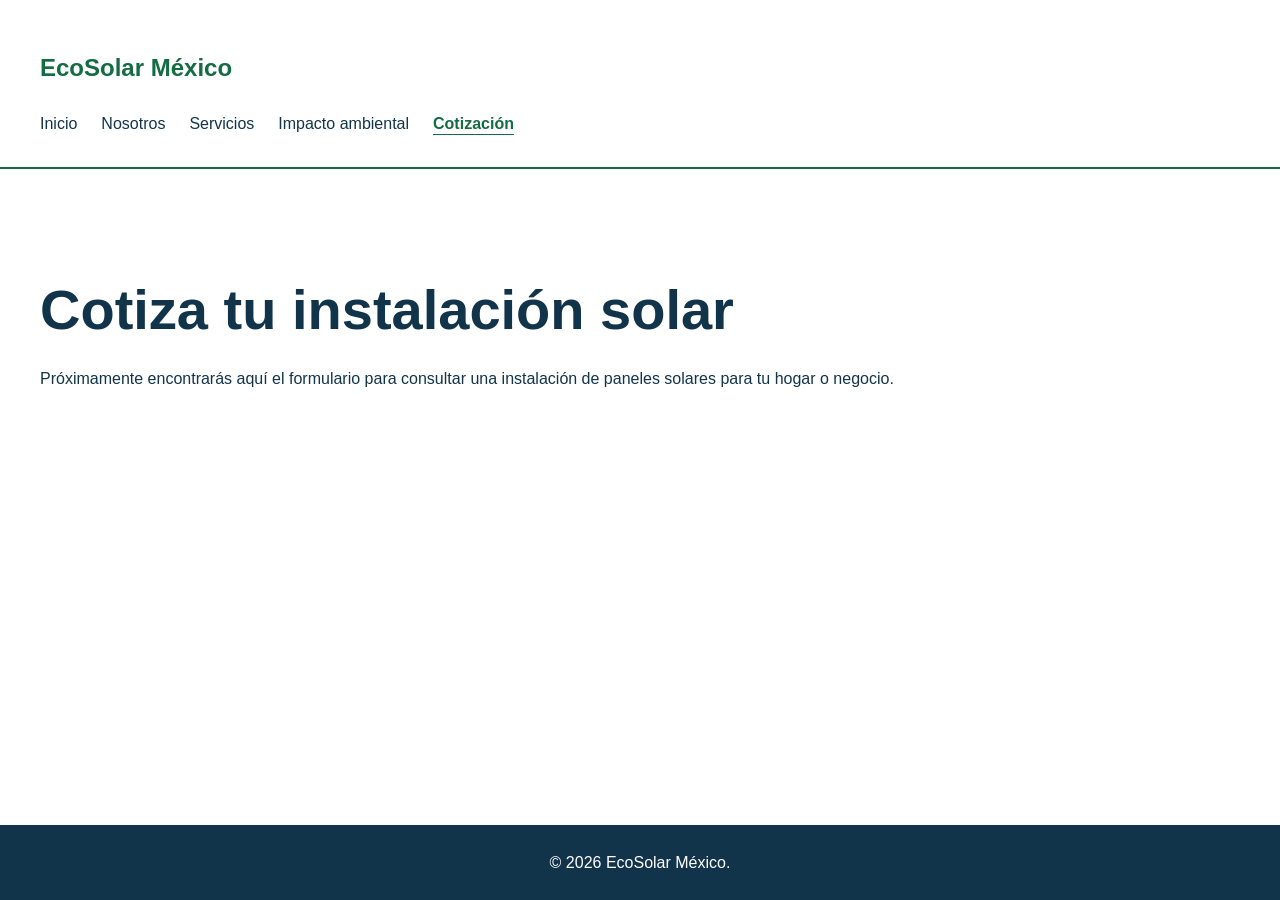
==== html/cotizacion.html @ 11cd3b29 "se Agregando cambios en los archivos CSS y HTML para mejorar la estructura y el estilo del sitio web" ====
<!DOCTYPE html>
<html lang="es">
<head>
    <meta charset="UTF-8">
    <meta name="viewport" content="width=device-width, initial-scale=1.0">
    <meta name="author" content="Pavel Joel Angeles Mendoza">
    <meta name="description" content="Página de cotización para una instalación de paneles solares.">
    <title>Cotización | EcoSolar México</title>
    <link rel="stylesheet" href="../css/estilos.css">
    
</head>
<body>
    <header>
        <p>EcoSolar México</p>

        <nav aria-label="Navegación principal">
            <ul>
                <li><a href="index.html">Inicio</a></li>
                <li><a href="nosotros.html">Nosotros</a></li>
                <li><a href="servicios.html">Servicios</a></li>
                <li><a href="impacto.html">Impacto ambiental</a></li>
                <li><a href="cotizacion.html" aria-current="page">Cotización</a></li>
            </ul>
        </nav>
    </header>

    <main>
        <section aria-labelledby="titulo-cotizacion">
            <h1 id="titulo-cotizacion">Cotiza tu instalación solar</h1>
            <p>
                Próximamente encontrarás aquí el formulario para consultar
                una instalación de paneles solares para tu hogar o negocio.
            </p>
        </section>
    </main>

    <footer>
        <p>&copy; 2026 EcoSolar México.</p>
    </footer>
    <script src="js/script.js" defer></script>
</body>
</html>
---- css/estilos.css ----
:root {
    --verde: #146c43;
    --azul: #12344a;
    --amarillo: #ffd166;
    --blanco: #ffffff;
}

* {
    box-sizing: border-box;
}
body {
    margin: 0;
    min-height: 100vh;
    display: flex;
    flex-direction: column;
    font-family: "Poppins", sans-serif;
    background-color: var(--blanco);
    color: var(--azul);
    line-height: 1.7;
}
header {
    padding: 20px;
    border-bottom: 2px solid var(--verde);
}
header > p {
    margin-bottom: 15px;
    color: var(--verde);
    font-size: 24px;
    font-weight: 700;
}

nav ul {
    display: flex;
    flex-wrap: wrap;
    gap: 12px 24px;
    margin: 0;
    padding: 0;
    list-style: none;
}

nav a {
    display: inline-block;
    padding: 6px 0;
    color: var(--azul);
    font-weight: 500;
    text-decoration: none;
}

nav a:hover {
    color: var(--verde);
    text-decoration: underline;
    text-underline-offset: 5px;
}

nav a[aria-current="page"] {
    color: var(--verde);
    font-weight: 700;
    text-decoration: underline;
    text-underline-offset: 5px;
}

main {
    flex: 1;
    padding: 40px 20px;
}

h1,
h2,
h3 {
    line-height: 1.25;
    font-weight: 700;
}

h1 {
    margin-bottom: 20px;
    font-size: clamp(2rem, 5vw, 3.5rem);
}

p {
    margin-bottom: 20px;
}

main a {
    color: var(--verde);
    font-weight: 600;
    text-underline-offset: 4px;
}

main a:hover {
    color: var(--azul);
}

img {
    display: block;
    max-width: 100%;
    height: auto;
}

.btn-ecosolar {
    padding: 12px 24px;
    border: 2px solid var(--verde);
    border-radius: 8px;
    background-color: var(--verde);
    color: var(--blanco);
    font-weight: 600;
    text-decoration: none;
}

.btn-ecosolar:hover {
    border-color: var(--azul);
    background-color: var(--azul);
    color: var(--blanco);
}

.btn-amarillo {
    padding: 12px 24px;
    border: 2px solid var(--amarillo);
    border-radius: 8px;
    background-color: var(--amarillo);
    color: var(--azul);
    font-weight: 600;
    text-decoration: none;
}

.btn-amarillo:hover {
    border-color: var(--azul);
    background-color: var(--azul);
    color: var(--blanco);
}

a:focus-visible,
button:focus-visible,
input:focus-visible,
select:focus-visible,
textarea:focus-visible {
    outline: 3px solid var(--azul);
    outline-offset: 4px;
}

footer {
    padding: 24px 20px;
    background-color: var(--azul);
    color: var(--blanco);
    text-align: center;
}

footer p {
    margin: 0;
}

@media (min-width: 768px) {
    header {
        padding: 24px 40px;
    }

    main {
        padding: 60px 40px;
    }
}
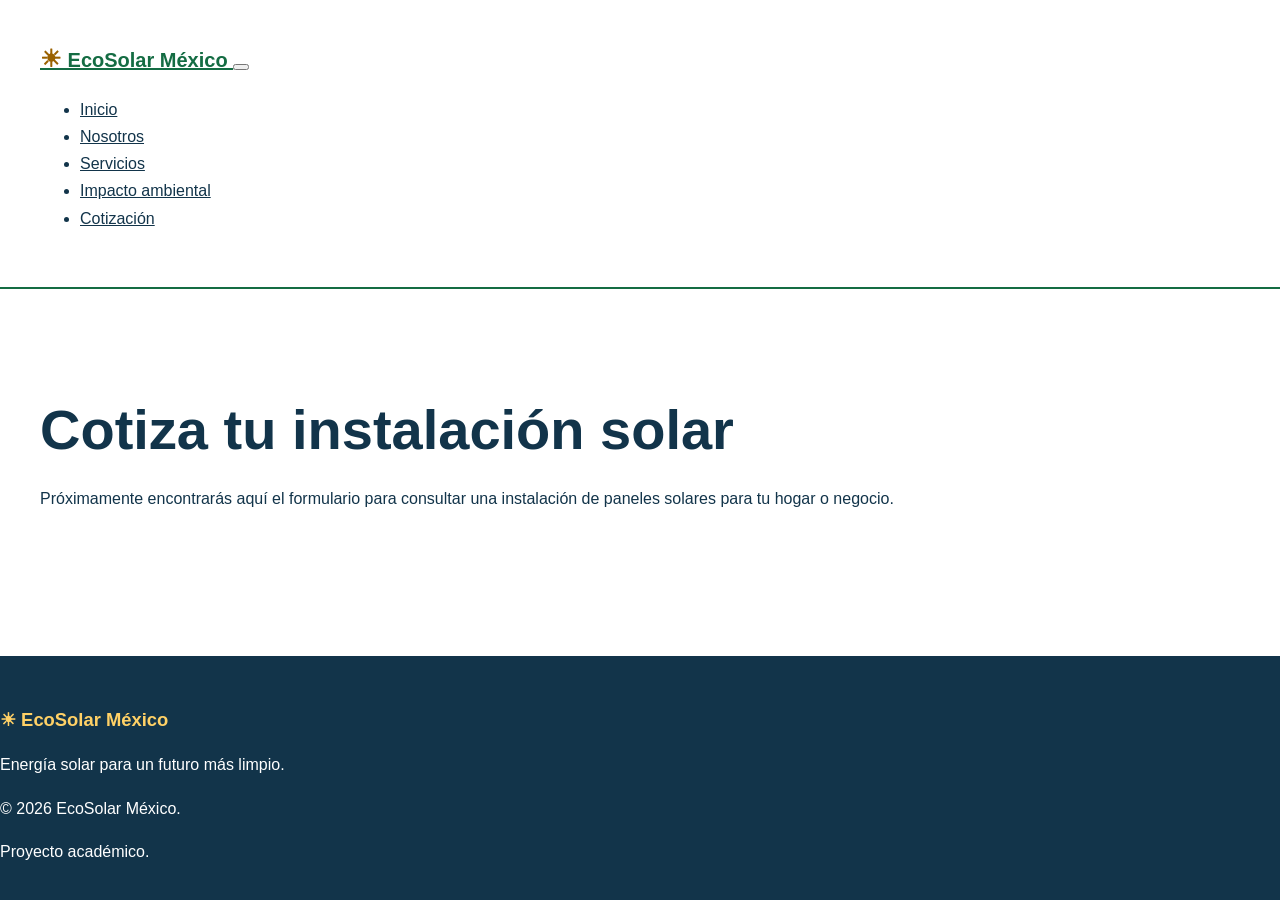
==== commit 2fbc6ec5: "Crear menú responsivo y pie de página" ====
--- a/html/cotizacion.html
+++ b/html/cotizacion.html
@@ -10,19 +10,65 @@
     
 </head>
 <body>
-    <header>
-        <p>EcoSolar México</p>
+    <header class="encabezado">
+    <nav class="navbar navbar-expand-lg" aria-label="Navegación principal">
+        <div class="container">
 
-        <nav aria-label="Navegación principal">
-            <ul>
-                <li><a href="index.html">Inicio</a></li>
-                <li><a href="nosotros.html">Nosotros</a></li>
-                <li><a href="servicios.html">Servicios</a></li>
-                <li><a href="impacto.html">Impacto ambiental</a></li>
-                <li><a href="cotizacion.html" aria-current="page">Cotización</a></li>
-            </ul>
-        </nav>
-    </header>
+            <a class="navbar-brand marca" href="index.html">
+                <span class="marca-sol" aria-hidden="true">☀</span>
+                EcoSolar México
+            </a>
+
+            <button
+                class="navbar-toggler"
+                type="button"
+                data-bs-toggle="collapse"
+                data-bs-target="#menuPrincipal"
+                aria-controls="menuPrincipal"
+                aria-expanded="false"
+                aria-label="Abrir o cerrar el menú">
+
+                <span class="navbar-toggler-icon"></span>
+            </button>
+
+            
+            <div class="collapse navbar-collapse" id="menuPrincipal">
+                <ul class="navbar-nav ms-auto align-items-lg-center">
+                    <li class="nav-item">
+                        <a class="nav-link" href="index.html">
+                            Inicio
+                        </a>
+                    </li>
+
+                    <li class="nav-item">
+                        <a class="nav-link" href="nosotros.html">
+                            Nosotros
+                        </a>
+                    </li>
+
+                    <li class="nav-item">
+                        <a class="nav-link" href="servicios.html">
+                            Servicios
+                        </a>
+                    </li>
+
+                    <li class="nav-item">
+                        <a class="nav-link" href="impacto.html">
+                            Impacto ambiental
+                        </a>
+                    </li>
+
+                    <li class="nav-item">
+                        <a class="nav-link" href="cotizacion.html">
+                            Cotización
+                        </a>
+                    </li>
+                </ul>
+            </div>
+
+        </div>
+    </nav>
+</header>
 
     <main>
         <section aria-labelledby="titulo-cotizacion">
@@ -34,9 +80,23 @@
         </section>
     </main>
 
-    <footer>
-        <p>&copy; 2026 EcoSolar México.</p>
-    </footer>
+    <footer class="pie-pagina">
+    <div class="container">
+        <div class="row align-items-center">
+
+            <div class="col-12 col-md-6 text-center text-md-start">
+                <p class="nombre-pie">☀ EcoSolar México</p>
+                <p>Energía solar para un futuro más limpio.</p>
+            </div>
+
+            <div class="col-12 col-md-6 text-center text-md-end">
+                <p>&copy; 2026 EcoSolar México.</p>
+                <p>Proyecto académico.</p>
+            </div>
+
+        </div>
+    </div>
+</footer>
     <script src="js/script.js" defer></script>
 </body>
 </html>
--- a/css/estilos.css
+++ b/css/estilos.css
@@ -8,6 +8,7 @@
 * {
     box-sizing: border-box;
 }
+
 body {
     margin: 0;
     min-height: 100vh;
@@ -18,45 +19,76 @@
     color: var(--azul);
     line-height: 1.7;
 }
-header {
-    padding: 20px;
+
+.encabezado {
+    background-color: var(--blanco);
     border-bottom: 2px solid var(--verde);
 }
-header > p {
-    margin-bottom: 15px;
+
+.encabezado .navbar {
+    padding: 15px 0;
+}
+
+.encabezado .marca {
     color: var(--verde);
-    font-size: 24px;
+    font-size: 1.25rem;
     font-weight: 700;
 }
 
-nav ul {
-    display: flex;
-    flex-wrap: wrap;
-    gap: 12px 24px;
-    margin: 0;
-    padding: 0;
-    list-style: none;
+.encabezado .marca:hover {
+    color: var(--azul);
 }
 
-nav a {
-    display: inline-block;
-    padding: 6px 0;
+.marca-sol {
+    color: #9a6100;
+    font-size: 1.5rem;
+}
+
+.encabezado .navbar-nav {
+    gap: 8px;
+}
+
+.encabezado .nav-link {
     color: var(--azul);
     font-weight: 500;
-    text-decoration: none;
 }
 
-nav a:hover {
+.encabezado .nav-link:hover,
+.encabezado .nav-link[aria-current="page"] {
     color: var(--verde);
     text-decoration: underline;
-    text-underline-offset: 5px;
+    text-underline-offset: 6px;
 }
 
-nav a[aria-current="page"] {
-    color: var(--verde);
+.encabezado .nav-link[aria-current="page"] {
     font-weight: 700;
-    text-decoration: underline;
-    text-underline-offset: 5px;
+}
+
+.navbar-toggler:focus-visible {
+    outline: 3px solid var(--azul);
+    outline-offset: 3px;
+}
+
+.pie-pagina {
+    padding: 30px 0;
+    background-color: var(--azul);
+    color: var(--blanco);
+}
+
+.pie-pagina p {
+    margin-bottom: 5px;
+}
+
+.pie-pagina .nombre-pie {
+    color: var(--amarillo);
+    font-size: 1.15rem;
+    font-weight: 700;
+}
+
+@media (max-width: 767px) {
+    .pie-pagina .row {
+        gap: 20px;
+    }
 }
 
 main {
@@ -137,17 +169,6 @@
     outline-offset: 4px;
 }
 
-footer {
-    padding: 24px 20px;
-    background-color: var(--azul);
-    color: var(--blanco);
-    text-align: center;
-}
-
-footer p {
-    margin: 0;
-}
-
 @media (min-width: 768px) {
     header {
         padding: 24px 40px;
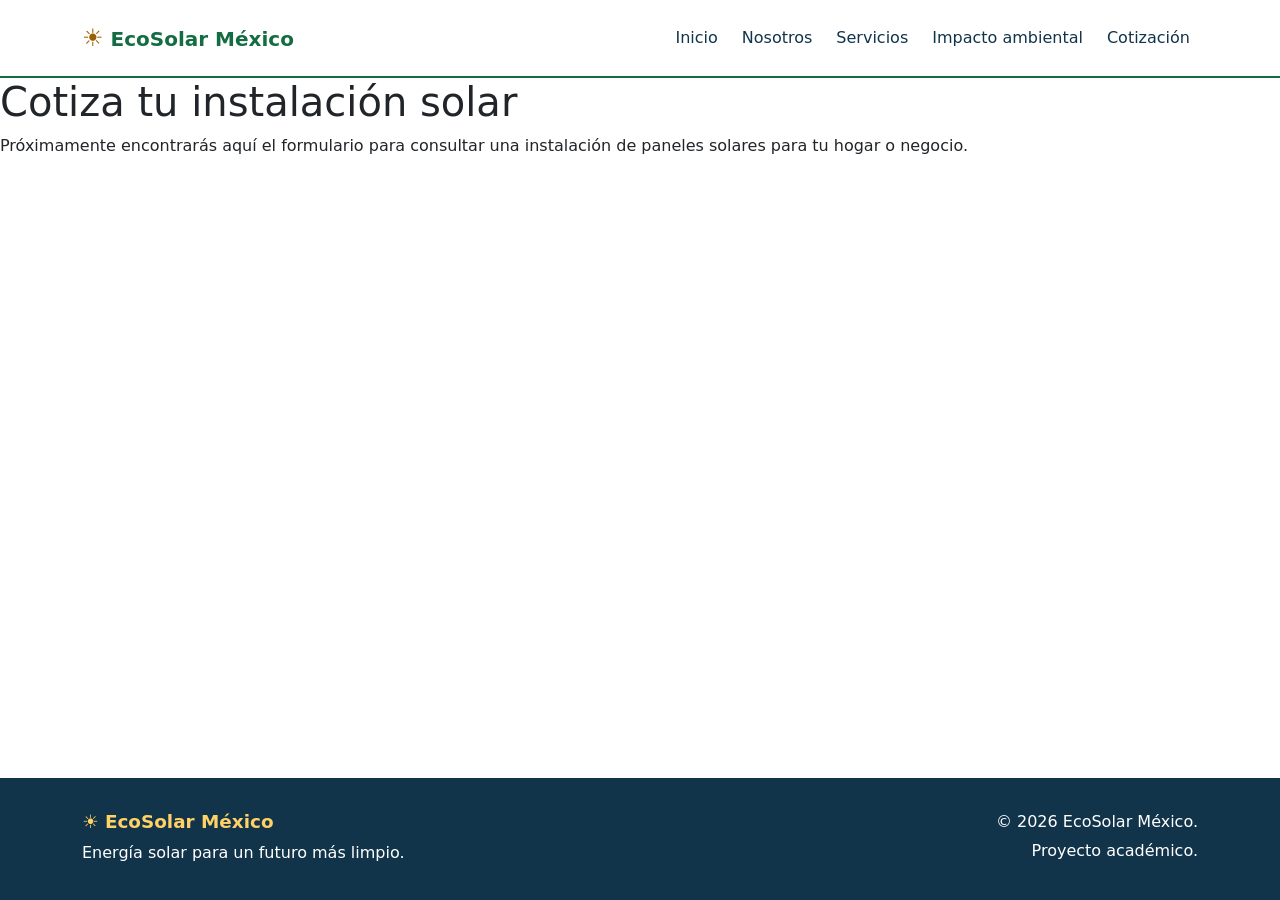
==== commit adb7910c: "Desarrollar página de inicio de EcoSolar México" ====
--- a/html/cotizacion.html
+++ b/html/cotizacion.html
@@ -4,10 +4,13 @@
     <meta charset="UTF-8">
     <meta name="viewport" content="width=device-width, initial-scale=1.0">
     <meta name="author" content="Pavel Joel Angeles Mendoza">
-    <meta name="description" content="Página de cotización para una instalación de paneles solares.">
-    <title>Cotización | EcoSolar México</title>
+    <meta name="description" content="EcoSolar México: paneles solares y cuidado del medio ambiente.">
+    <title>Inicio | EcoSolar México</title>
     <link rel="stylesheet" href="../css/estilos.css">
-    
+    <link rel="preconnect" href="https://fonts.googleapis.com">
+    <link rel="preconnect" href="https://fonts.gstatic.com" crossorigin>
+    <link href="https://fonts.googleapis.com/css2?family=Poppins:wght@400;500;600;700&display=swap" rel="stylesheet">
+    <link href="https://cdn.jsdelivr.net/npm/bootstrap@5.3.3/dist/css/bootstrap.min.css" rel="stylesheet">
 </head>
 <body>
     <header class="encabezado">
--- a/css/estilos.css
+++ b/css/estilos.css
@@ -93,7 +93,11 @@
 
 main {
     flex: 1;
-    padding: 40px 20px;
+}
+
+main.container {
+    padding-top: 40px;
+    padding-bottom: 40px;
 }
 
 h1,
@@ -169,12 +173,120 @@
     outline-offset: 4px;
 }
 
-@media (min-width: 768px) {
-    header {
-        padding: 24px 40px;
-    }
-
-    main {
-        padding: 60px 40px;
+main.container {
+    padding-top: 60px;
+    padding-bottom: 60px;
+} 
+
+.portada {
+    padding: 70px 0;
+    background-color: #f2f8f4;
+}
+
+.etiqueta-portada,
+.etiqueta-seccion {
+    margin-bottom: 12px;
+    color: var(--verde);
+    font-size: 0.9rem;
+    font-weight: 700;
+    letter-spacing: 1px;
+    text-transform: uppercase;
+}
+
+.portada h1 {
+    max-width: 650px;
+}
+
+.texto-portada {
+    max-width: 600px;
+    font-size: 1.05rem;
+}
+
+.imagen-portada {
+    width: 100%;
+    height: 400px;
+    border-radius: 16px;
+    object-fit: cover;
+}
+
+.boton-secundario {
+    padding: 12px 24px;
+    border: 2px solid var(--verde);
+    border-radius: 8px;
+    background-color: transparent;
+    color: var(--verde);
+    font-weight: 600;
+}
+
+.boton-secundario:hover {
+    border-color: var(--verde);
+    background-color: var(--verde);
+    color: var(--blanco);
+}
+
+.beneficios {
+    padding: 80px 0;
+}
+
+.encabezado-seccion {
+    max-width: 700px;
+    margin: 0 auto 40px;
+    text-align: center;
+}
+
+.encabezado-seccion h2,
+.invitacion h2 {
+    margin-bottom: 16px;
+    font-size: clamp(1.8rem, 4vw, 2.5rem);
+}
+
+.tarjeta-beneficio {
+    height: 100%;
+    padding: 30px;
+    border: 1px solid #dbe8df;
+    border-radius: 12px;
+    background-color: var(--blanco);
+    box-shadow: 0 5px 18px rgba(18, 52, 74, 0.07);
+}
+
+.icono-beneficio {
+    display: inline-block;
+    margin-bottom: 16px;
+    color: var(--verde);
+    font-size: 2rem;
+    line-height: 1;
+}
+
+.tarjeta-beneficio h3 {
+    margin-bottom: 12px;
+    font-size: 1.25rem;
+}
+
+.tarjeta-beneficio p {
+    margin-bottom: 0;
+}
+
+.invitacion {
+    padding: 60px 0;
+    background-color: var(--azul);
+    color: var(--blanco);
+}
+
+.invitacion p {
+    max-width: 700px;
+    margin-bottom: 0;
+}
+
+@media (max-width: 767px) {
+    .portada {
+        padding: 50px 0;
+    }
+
+    .imagen-portada {
+        height: 280px;
+    }
+
+    .beneficios {
+        padding: 60px 0;
     }
 }
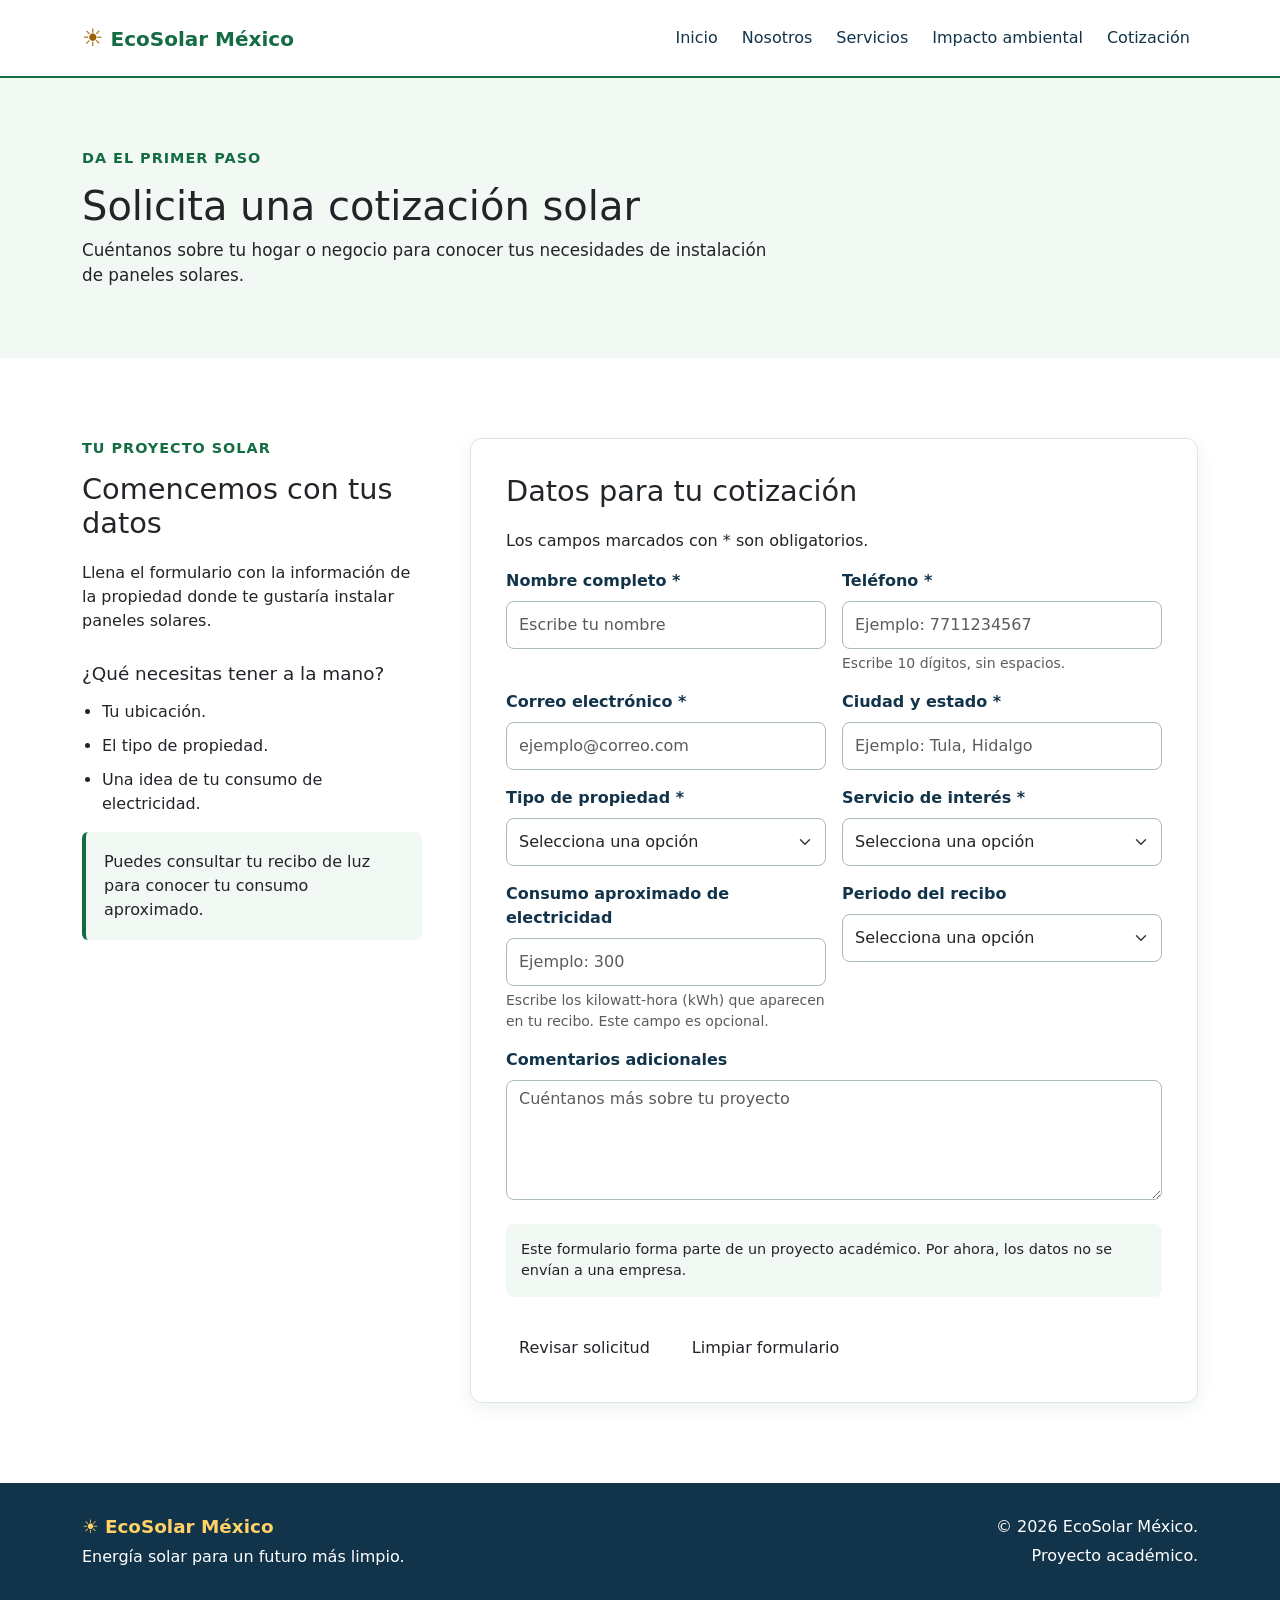
==== commit eaf2b66b: "Crear formulario de cotización solar" ====
--- a/html/cotizacion.html
+++ b/html/cotizacion.html
@@ -74,14 +74,259 @@
 </header>
 
     <main>
-        <section aria-labelledby="titulo-cotizacion">
-            <h1 id="titulo-cotizacion">Cotiza tu instalación solar</h1>
+  
+    <section class="pagina-encabezado">
+        <div class="container">
+            <p class="etiqueta-seccion">DA EL PRIMER PASO</p>
+
+            <h1>Solicita una cotización solar</h1>
+
             <p>
-                Próximamente encontrarás aquí el formulario para consultar
-                una instalación de paneles solares para tu hogar o negocio.
+                Cuéntanos sobre tu hogar o negocio para conocer tus
+                necesidades de instalación de paneles solares.
             </p>
-        </section>
-    </main>
+        </div>
+    </section>
+
+    <section class="cotizacion-seccion">
+        <div class="container">
+            <div class="row g-5">
+
+                <div class="col-12 col-lg-4">
+                    <div class="informacion-cotizacion">
+                        <p class="etiqueta-seccion">TU PROYECTO SOLAR</p>
+
+                        <h2>Comencemos con tus datos</h2>
+
+                        <p>
+                            Llena el formulario con la información de
+                            la propiedad donde te gustaría instalar
+                            paneles solares.
+                        </p>
+
+                        <h3>¿Qué necesitas tener a la mano?</h3>
+
+                        <ul>
+                            <li>Tu ubicación.</li>
+                            <li>El tipo de propiedad.</li>
+                            <li>Una idea de tu consumo de electricidad.</li>
+                        </ul>
+
+                        <p class="nota-cotizacion">
+                            Puedes consultar tu recibo de luz para
+                            conocer tu consumo aproximado.
+                        </p>
+                    </div>
+                </div>
+
+               
+                <div class="col-12 col-lg-8">
+                    <form id="formularioCotizacion" class="formulario-cotizacion">
+                        <h2>Datos para tu cotización</h2>
+
+                        <p>
+                            Los campos marcados con
+                            <span aria-hidden="true">*</span>
+                            <span class="visually-hidden">un asterisco</span>
+                            son obligatorios.
+                        </p>
+
+                        <div class="row g-3">
+
+                            
+                            <div class="col-12 col-md-6">
+                                <label for="nombre" class="form-label">
+                                    Nombre completo *
+                                </label>
+
+                                <input
+                                    type="text"
+                                    class="form-control"
+                                    id="nombre"
+                                    name="nombre"
+                                    placeholder="Escribe tu nombre"
+                                    autocomplete="name"
+                                    minlength="3"
+                                    maxlength="80"
+                                    required>
+                            </div>
+
+                            <div class="col-12 col-md-6">
+                                <label for="telefono" class="form-label">
+                                    Teléfono *
+                                </label>
+
+                                <input
+                                    type="tel"
+                                    class="form-control"
+                                    id="telefono"
+                                    name="telefono"
+                                    placeholder="Ejemplo: 7711234567"
+                                    autocomplete="tel"
+                                    inputmode="numeric"
+                                    pattern="[0-9]{10}"
+                                    title="Escribe un número de teléfono de 10 dígitos."
+                                    required>
+
+                                <div class="form-text">
+                                    Escribe 10 dígitos, sin espacios.
+                                </div>
+                            </div>
+
+                           
+                            <div class="col-12 col-md-6">
+                                <label for="correo" class="form-label">
+                                    Correo electrónico *
+                                </label>
+
+                                <input
+                                    type="email"
+                                    class="form-control"
+                                    id="correo"
+                                    name="correo"
+                                    placeholder="ejemplo@correo.com"
+                                    autocomplete="email"
+                                    maxlength="100"
+                                    required>
+                            </div>
+
+                            <div class="col-12 col-md-6">
+                                <label for="ubicacion" class="form-label">
+                                    Ciudad y estado *
+                                </label>
+
+                                <input
+                                    type="text"
+                                    class="form-control"
+                                    id="ubicacion"
+                                    name="ubicacion"
+                                    placeholder="Ejemplo: Tula, Hidalgo"
+                                    minlength="3"
+                                    maxlength="100"
+                                    required>
+                            </div>
+
+                            <div class="col-12 col-md-6">
+                                <label for="propiedad" class="form-label">
+                                    Tipo de propiedad *
+                                </label>
+
+                                <select
+                                    class="form-select"
+                                    id="propiedad"
+                                    name="propiedad"
+                                    required>
+
+                                    <option value="">Selecciona una opción</option>
+                                    <option value="hogar">Hogar</option>
+                                    <option value="negocio">Negocio</option>
+                                    <option value="otra">Otra propiedad</option>
+                                </select>
+                            </div>
+
+                            <div class="col-12 col-md-6">
+                                <label for="servicio" class="form-label">
+                                    Servicio de interés *
+                                </label>
+
+                                <select
+                                    class="form-select"
+                                    id="servicio"
+                                    name="servicio"
+                                    required>
+
+                                    <option value="">Selecciona una opción</option>
+                                    <option value="instalacion">Instalación de paneles</option>
+                                    <option value="mantenimiento">Mantenimiento</option>
+                                    <option value="informacion">Solicitar información</option>
+                                </select>
+                            </div>
+
+                            <div class="col-12 col-md-6">
+                                <label for="consumo" class="form-label">
+                                    Consumo aproximado de electricidad
+                                </label>
+
+                                <input
+                                    type="number"
+                                    class="form-control"
+                                    id="consumo"
+                                    name="consumo"
+                                    placeholder="Ejemplo: 300"
+                                    min="1"
+                                    step="1"
+                                    aria-describedby="ayudaConsumo">
+
+                                <div id="ayudaConsumo" class="form-text">
+                                    Escribe los kilowatt-hora (kWh) que aparecen
+                                    en tu recibo. Este campo es opcional.
+                                </div>
+                            </div>
+
+                            <div class="col-12 col-md-6">
+                                <label for="periodo" class="form-label">
+                                    Periodo del recibo
+                                </label>
+
+                                <select
+                                    class="form-select"
+                                    id="periodo"
+                                    name="periodo">
+
+                                    <option value="">Selecciona una opción</option>
+                                    <option value="mensual">Mensual</option>
+                                    <option value="bimestral">Bimestral</option>
+                                    <option value="no-se">No lo sé</option>
+                                </select>
+                            </div>
+
+                            <div class="col-12">
+                                <label for="comentarios" class="form-label">
+                                    Comentarios adicionales
+                                </label>
+
+                                <textarea
+                                    class="form-control"
+                                    id="comentarios"
+                                    name="comentarios"
+                                    rows="4"
+                                    maxlength="500"
+                                    placeholder="Cuéntanos más sobre tu proyecto"></textarea>
+                            </div>
+
+                            <div class="col-12">
+                                <p class="aviso-formulario">
+                                    Este formulario forma parte de un proyecto
+                                    académico. Por ahora, los datos no se envían
+                                    a una empresa.
+                                </p>
+                            </div>
+
+                            <div class="col-12">
+                                <div
+                                    id="mensajeFormulario"
+                                    role="status"
+                                    aria-live="polite"></div>
+                            </div>
+
+                            <div class="col-12 d-flex flex-wrap gap-3">
+                                <button type="submit" class="btn btn-ecosolar">
+                                    Revisar solicitud
+                                </button>
+
+                                <button type="reset" class="btn boton-secundario">
+                                    Limpiar formulario
+                                </button>
+                            </div>
+
+                        </div>
+                    </form>
+                </div>
+
+            </div>
+        </div>
+    </section>
+</main>
 
     <footer class="pie-pagina">
     <div class="container">
--- a/css/estilos.css
+++ b/css/estilos.css
@@ -289,4 +289,340 @@
     .beneficios {
         padding: 60px 0;
     }
+}
+/* Encabezado interior de las páginas */
+.pagina-encabezado {
+    padding: 70px 0;
+    background-color: #f2f8f4;
+}
+
+.pagina-encabezado h1 {
+    max-width: 850px;
+}
+
+.pagina-encabezado p:last-child {
+    max-width: 700px;
+    margin-bottom: 0;
+    font-size: 1.05rem;
+}
+
+/* Página nosotros */
+.nosotros-seccion {
+    padding: 80px 0;
+}
+
+.nosotros-seccion h2 {
+    margin-bottom: 20px;
+    font-size: clamp(1.8rem, 4vw, 2.5rem);
+}
+
+.imagen-nosotros {
+    width: 100%;
+    height: 400px;
+    border-radius: 16px;
+    object-fit: cover;
+}
+
+/* Misión y visión */
+.mision-vision {
+    padding: 80px 0;
+    background-color: #f2f8f4;
+}
+
+.tarjeta-proposito {
+    height: 100%;
+    padding: 30px;
+    border-radius: 12px;
+    background-color: var(--blanco);
+    box-shadow: 0 5px 18px rgba(18, 52, 74, 0.07);
+}
+
+.icono-proposito {
+    display: inline-block;
+    margin-bottom: 15px;
+    color: var(--verde);
+    font-size: 2rem;
+    line-height: 1;
+}
+
+.tarjeta-proposito h3,
+.tarjeta-valor h3 {
+    margin-bottom: 12px;
+    font-size: 1.3rem;
+}
+
+.tarjeta-proposito p,
+.tarjeta-valor p {
+    margin-bottom: 0;
+}
+
+/* Valores */
+.valores {
+    padding: 80px 0;
+}
+
+.tarjeta-valor {
+    height: 100%;
+    padding: 30px;
+    border: 1px solid #dbe8df;
+    border-top: 4px solid var(--verde);
+    border-radius: 12px;
+    background-color: var(--blanco);
+}
+
+/* Ajustes para celular */
+@media (max-width: 767px) {
+    .pagina-encabezado {
+        padding: 50px 0;
+    }
+
+    .nosotros-seccion,
+    .mision-vision,
+    .valores {
+        padding: 60px 0;
+    }
+
+    .imagen-nosotros {
+        height: 280px;
+    }
+}
+
+/* Página de servicios */
+.servicios-seccion {
+    padding: 80px 0;
+}
+
+.tarjeta-servicio {
+    display: flex;
+    flex-direction: column;
+    height: 100%;
+    padding: 30px;
+    border: 1px solid #dbe8df;
+    border-radius: 12px;
+    background-color: var(--blanco);
+    box-shadow: 0 5px 18px rgba(18, 52, 74, 0.07);
+}
+
+.icono-servicio {
+    display: inline-block;
+    margin-bottom: 18px;
+    color: var(--verde);
+    font-size: 2.2rem;
+    line-height: 1;
+}
+
+.tarjeta-servicio h3 {
+    margin-bottom: 15px;
+    font-size: 1.3rem;
+}
+
+.tarjeta-servicio ul {
+    padding-left: 20px;
+    margin-bottom: 24px;
+}
+
+.tarjeta-servicio li {
+    margin-bottom: 8px;
+}
+
+.enlace-servicio {
+    margin-top: auto;
+    color: var(--verde);
+    font-weight: 600;
+    text-decoration: underline;
+    text-underline-offset: 4px;
+}
+
+.enlace-servicio:hover {
+    color: var(--azul);
+}
+
+.proceso-servicio {
+    padding: 80px 0;
+    background-color: #f2f8f4;
+}
+
+.paso-servicio {
+    height: 100%;
+    padding: 25px;
+}
+
+.numero-paso {
+    display: inline-block;
+    margin-bottom: 15px;
+    color: var(--verde);
+    font-size: 2rem;
+    font-weight: 700;
+}
+
+.paso-servicio h3 {
+    margin-bottom: 12px;
+    font-size: 1.2rem;
+}
+
+.paso-servicio p {
+    margin-bottom: 0;
+}
+
+@media (max-width: 767px) {
+    .servicios-seccion,
+    .proceso-servicio {
+        padding: 60px 0;
+    }
+
+    .paso-servicio {
+        padding: 15px;
+    }
+}
+
+.impacto-seccion {
+    padding: 80px 0;
+}
+
+.impacto-seccion h2 {
+    margin-bottom: 20px;
+    font-size: clamp(1.8rem, 4vw, 2.5rem);
+}
+
+.imagen-impacto {
+    width: 100%;
+    height: 400px;
+    border-radius: 16px;
+    object-fit: cover;
+}
+
+
+.impacto-beneficios {
+    padding: 80px 0;
+    background-color: #f2f8f4;
+}
+
+.tarjeta-impacto {
+    height: 100%;
+    padding: 30px;
+    border-radius: 12px;
+    background-color: var(--blanco);
+    box-shadow: 0 5px 18px rgba(18, 52, 74, 0.07);
+}
+
+.icono-impacto {
+    display: inline-block;
+    margin-bottom: 16px;
+    color: var(--verde);
+    font-size: 2rem;
+    line-height: 1;
+}
+
+.tarjeta-impacto h3,
+.tarjeta-consejo h3 {
+    margin-bottom: 12px;
+    font-size: 1.25rem;
+}
+
+.tarjeta-impacto p,
+.tarjeta-consejo p {
+    margin-bottom: 0;
+}
+
+.consejos {
+    padding: 80px 0;
+}
+
+.tarjeta-consejo {
+    height: 100%;
+    padding: 25px;
+    border: 1px solid #dbe8df;
+    border-left: 4px solid var(--verde);
+    border-radius: 10px;
+    background-color: var(--blanco);
+}
+
+@media (max-width: 767px) {
+    .impacto-seccion,
+    .impacto-beneficios,
+    .consejos {
+        padding: 60px 0;
+    }
+
+    .imagen-impacto {
+        height: 280px;
+    }
+}
+
+.cotizacion-seccion {
+    padding: 80px 0;
+}
+
+.informacion-cotizacion h2,
+.formulario-cotizacion h2 {
+    margin-bottom: 20px;
+    font-size: 1.8rem;
+}
+
+.informacion-cotizacion h3 {
+    margin-top: 30px;
+    margin-bottom: 15px;
+    font-size: 1.15rem;
+}
+
+.informacion-cotizacion ul {
+    padding-left: 20px;
+}
+
+.informacion-cotizacion li {
+    margin-bottom: 10px;
+}
+
+.nota-cotizacion {
+    padding: 18px;
+    border-left: 4px solid var(--verde);
+    border-radius: 6px;
+    background-color: #f2f8f4;
+}
+
+.formulario-cotizacion {
+    padding: 35px;
+    border: 1px solid #dbe8df;
+    border-radius: 12px;
+    background-color: var(--blanco);
+    box-shadow: 0 5px 18px rgba(18, 52, 74, 0.07);
+}
+
+.formulario-cotizacion .form-label {
+    color: var(--azul);
+    font-weight: 600;
+}
+
+.formulario-cotizacion .form-control,
+.formulario-cotizacion .form-select {
+    min-height: 48px;
+    border: 1px solid #aabbb0;
+    border-radius: 8px;
+}
+
+.formulario-cotizacion textarea.form-control {
+    min-height: 120px;
+}
+
+.formulario-cotizacion .form-control:focus,
+.formulario-cotizacion .form-select:focus {
+    border-color: var(--verde);
+    box-shadow: 0 0 0 0.2rem rgba(20, 108, 67, 0.2);
+}
+
+.aviso-formulario {
+    margin: 8px 0 0;
+    padding: 15px;
+    border-radius: 8px;
+    background-color: #f2f8f4;
+    font-size: 0.9rem;
+}
+@media (max-width: 767px) {
+    .cotizacion-seccion {
+        padding: 60px 0;
+    }
+
+    .formulario-cotizacion {
+        padding: 22px;
+    }
 }
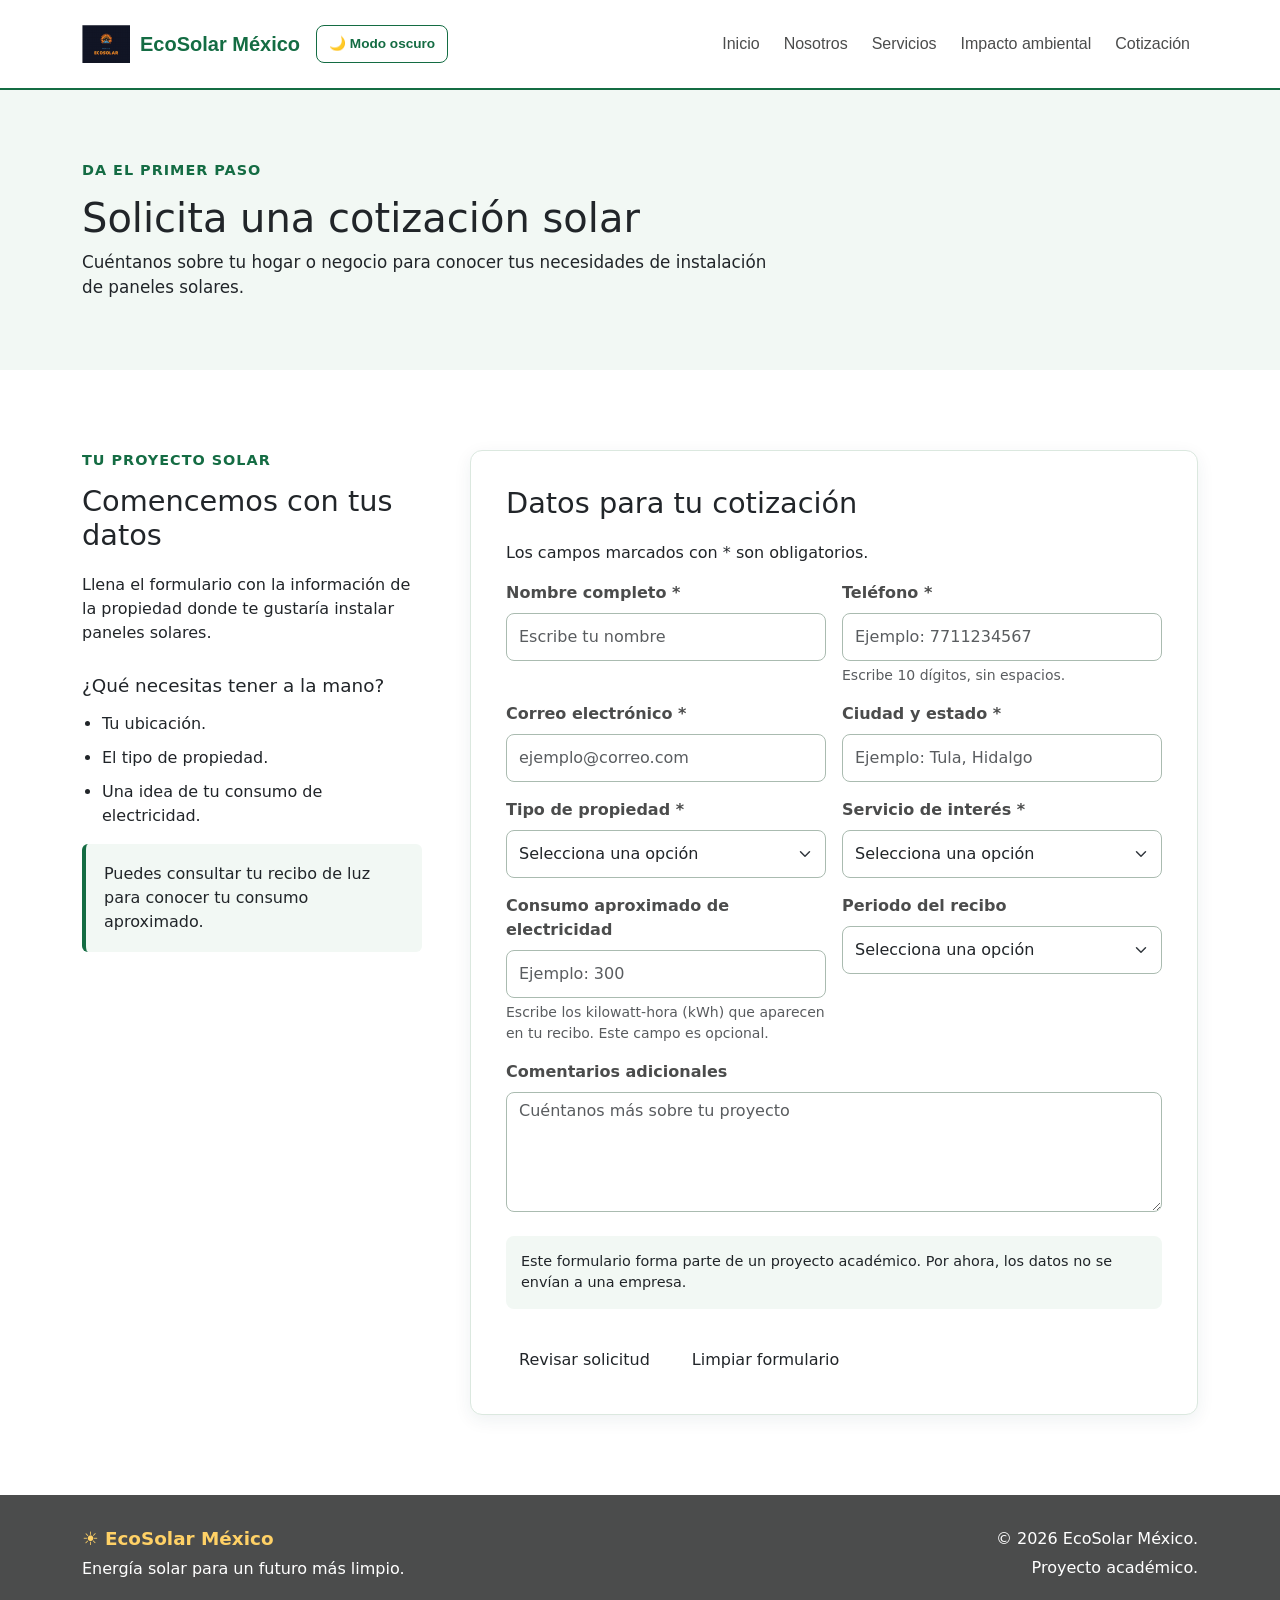
==== commit 5c079b9c: "agrege el script de bootstrap y el script de modo oscuro en los archivos html, agregue nuevas fuente" ====
--- a/html/cotizacion.html
+++ b/html/cotizacion.html
@@ -18,21 +18,33 @@
         <div class="container">
 
             <a class="navbar-brand marca" href="index.html">
-                <span class="marca-sol" aria-hidden="true">☀</span>
-                EcoSolar México
+             <img
+                src="../img/Captura de pantalla 2026-10-27 155059.png"
+                class="logo"
+                alt="Logo de EcoSolar México">
+             <span>EcoSolar México</span>
             </a>
 
-            <button
-                class="navbar-toggler"
-                type="button"
-                data-bs-toggle="collapse"
-                data-bs-target="#menuPrincipal"
-                aria-controls="menuPrincipal"
-                aria-expanded="false"
-                aria-label="Abrir o cerrar el menú">
-
-                <span class="navbar-toggler-icon"></span>
-            </button>
+            
+             <button
+          type="button"
+          class="boton-modo"
+          id="botonModo"
+          aria-pressed="false">
+         Modo oscuro
+        </button>
+                  
+    <button
+        class="navbar-toggler"
+        type="button"
+        data-bs-toggle="collapse"
+        data-bs-target="#menuPrincipal"
+        aria-controls="menuPrincipal"
+        aria-expanded="false"
+        aria-label="Abrir o cerrar menú">
+
+     <span class="navbar-toggler-icon"></span>
+    </button>
 
             
             <div class="collapse navbar-collapse" id="menuPrincipal">
@@ -344,7 +356,8 @@
 
         </div>
     </div>
-</footer>
-    <script src="js/script.js" defer></script>
+    <script src="../js/script.js" defer></script>
+
+    <script src="https://cdn.jsdelivr.net/npm/bootstrap@5.3.3/dist/js/bootstrap.bundle.min.js"></script>
 </body>
 </html>
--- a/css/estilos.css
+++ b/css/estilos.css
@@ -1,10 +1,38 @@
 :root {
     --verde: #146c43;
-    --azul: #12344a;
+    --azul: #4b4c4c;
     --amarillo: #ffd166;
     --blanco: #ffffff;
 }
 
+body {
+    font-family: "Isometra", serif;
+}
+
+
+h1,
+h2,
+h3 {
+    font-family: "Black Ops One", system-ui;
+    font-weight: 400;
+    font-style: normal;
+}
+
+.encabezado .marca,
+.nav-link,
+.btn,
+.boton-modo {
+    font-family: "Oswald", sans-serif;
+    font-optical-sizing: auto;
+    font-weight: 500;
+    font-style: normal;
+}
+
+input,
+select,
+textarea {
+    font-family: "Isometra", serif;
+}
 * {
     box-sizing: border-box;
 }
@@ -625,4 +653,273 @@
     .formulario-cotizacion {
         padding: 22px;
     }
-}+}
+.mensaje-exito,
+.mensaje-error {
+    padding: 15px;
+    border-radius: 8px;
+    font-weight: 500;
+}
+
+.mensaje-exito {
+    border: 1px solid #146c43;
+    background-color: #e7f4eb;
+    color: #14532d;
+}
+
+.mensaje-error {
+    border: 1px solid #b42318;
+    background-color: #fff0ef;
+    color: #912018;
+}
+/* Logo */
+.encabezado .marca {
+    display: inline-flex;
+    align-items: center;
+    gap: 10px;
+}
+
+.logo {
+    width: 48px;
+    height: 48px;
+    object-fit: contain;
+}
+
+/* Botón de modo oscuro */
+.boton-modo {
+    padding: 8px 12px;
+    border: 1px solid var(--verde);
+    border-radius: 8px;
+    background-color: transparent;
+    color: var(--verde);
+    font-size: 0.85rem;
+    font-weight: 600;
+    cursor: pointer;
+}
+
+.boton-modo:hover {
+    background-color: var(--verde);
+    color: var(--blanco);
+}
+
+/* Mejoras de las cards */
+.tarjeta-beneficio,
+.tarjeta-proposito,
+.tarjeta-valor,
+.tarjeta-servicio,
+.tarjeta-impacto,
+.tarjeta-consejo {
+    transition:
+        transform 0.3s ease,
+        box-shadow 0.3s ease,
+        border-color 0.3s ease;
+}
+
+.tarjeta-beneficio:hover,
+.tarjeta-proposito:hover,
+.tarjeta-valor:hover,
+.tarjeta-servicio:hover,
+.tarjeta-impacto:hover,
+.tarjeta-consejo:hover {
+    transform: translateY(-8px);
+    border-color: var(--verde);
+    box-shadow: 0 12px 25px rgba(18, 52, 74, 0.16);
+}
+
+/* Efecto al pasar el mouse sobre las imágenes */
+.imagen-portada,
+.imagen-nosotros,
+.imagen-impacto {
+    transition:
+        transform 0.3s ease,
+        box-shadow 0.3s ease,
+        filter 0.3s ease;
+}
+
+.imagen-portada:hover,
+.imagen-nosotros:hover,
+.imagen-impacto:hover {
+    transform: scale(1.03);
+    box-shadow: 0 12px 25px rgba(18, 52, 74, 0.3);
+    filter: brightness(1.08);
+}
+
+/* Modo oscuro */
+body.modo-oscuro {
+    background-color: #101820;
+    color: #edf5f0;
+}
+
+.modo-oscuro .encabezado {
+    background-color: #17242c;
+    border-bottom-color: #68c99a;
+}
+
+.modo-oscuro .encabezado .marca,
+.modo-oscuro .encabezado .nav-link,
+.modo-oscuro .etiqueta-portada,
+.modo-oscuro .etiqueta-seccion,
+.modo-oscuro .icono-beneficio,
+.modo-oscuro .icono-proposito,
+.modo-oscuro .icono-servicio,
+.modo-oscuro .icono-impacto,
+.modo-oscuro .numero-paso,
+.modo-oscuro .enlace-servicio {
+    color: #8fe0b6;
+}
+
+.modo-oscuro .encabezado .nav-link:hover,
+.modo-oscuro .encabezado .nav-link[aria-current="page"] {
+    color: #ffffff;
+}
+
+/* Icono del menú móvil */
+.modo-oscuro .navbar-toggler {
+    background-color: #edf5f0;
+}
+
+.modo-oscuro .boton-modo {
+    border-color: #8fe0b6;
+    color: #edf5f0;
+}
+
+.modo-oscuro .boton-modo:hover {
+    background-color: #8fe0b6;
+    color: #101820;
+}
+
+/* Fondos de las secciones */
+.modo-oscuro .portada,
+.modo-oscuro .pagina-encabezado,
+.modo-oscuro .mision-vision,
+.modo-oscuro .proceso-servicio,
+.modo-oscuro .impacto-beneficios {
+    background-color: #1b2d34;
+}
+
+/* Fondos de las cards */
+.modo-oscuro .tarjeta-beneficio,
+.modo-oscuro .tarjeta-proposito,
+.modo-oscuro .tarjeta-valor,
+.modo-oscuro .tarjeta-servicio,
+.modo-oscuro .tarjeta-impacto,
+.modo-oscuro .tarjeta-consejo,
+.modo-oscuro .formulario-cotizacion {
+    border-color: #476354;
+    background-color: #22343b;
+    color: #edf5f0;
+}
+
+.modo-oscuro .nota-cotizacion,
+.modo-oscuro .aviso-formulario {
+    background-color: #22343b;
+    color: #edf5f0;
+}
+
+.modo-oscuro .formulario-cotizacion .form-label,
+.modo-oscuro .formulario-cotizacion .form-text {
+    color: #edf5f0;
+}
+
+.modo-oscuro .boton-secundario {
+    border-color: #8fe0b6;
+    color: #8fe0b6;
+}
+
+.modo-oscuro .boton-secundario:hover {
+    background-color: #8fe0b6;
+    color: #101820;
+}
+
+@media (max-width: 575px) {
+    .logo {
+        width: 38px;
+        height: 38px;
+    }
+
+    .encabezado .marca {
+        font-size: 1rem;
+    }
+
+    .boton-modo {
+        padding: 6px 8px;
+        font-size: 0.75rem;
+    }
+}
+
+@media (prefers-reduced-motion: reduce) {
+    .tarjeta-beneficio,
+    .tarjeta-proposito,
+    .tarjeta-valor,
+    .tarjeta-servicio,
+    .tarjeta-impacto,
+    .tarjeta-consejo,
+    .imagen-portada,
+    .imagen-nosotros,
+    .imagen-impacto {
+        transition: none;
+    }
+}
+
+/* ===== Mejoras: accesibilidad y formulario ===== */
+html {
+    scroll-behavior: smooth;
+}
+
+.salto-contenido {
+    position: absolute;
+    top: -60px;
+    left: 12px;
+    z-index: 2000;
+    padding: 10px 16px;
+    border-radius: 8px;
+    background-color: var(--azul);
+    color: var(--blanco);
+    font-weight: 600;
+}
+
+.salto-contenido:focus {
+    top: 12px;
+    color: var(--blanco);
+}
+
+.formulario-cotizacion .form-control.is-invalid,
+.formulario-cotizacion .form-select.is-invalid {
+    border-color: #b42318;
+}
+
+.formulario-cotizacion .form-control.is-valid,
+.formulario-cotizacion .form-select.is-valid {
+    border-color: var(--verde);
+}
+
+.formulario-cotizacion .invalid-feedback {
+    color: #b42318;
+    font-weight: 500;
+}
+
+.modo-oscuro .formulario-cotizacion .invalid-feedback {
+    color: #ff9e97;
+}
+
+.modo-oscuro .invitacion {
+    background-color: #0b2433;
+}
+
+@media (prefers-reduced-motion: reduce) {
+    html {
+        scroll-behavior: auto;
+    }
+
+    .imagen-portada:hover,
+    .imagen-nosotros:hover,
+    .imagen-impacto:hover,
+    .tarjeta-beneficio:hover,
+    .tarjeta-proposito:hover,
+    .tarjeta-valor:hover,
+    .tarjeta-servicio:hover,
+    .tarjeta-impacto:hover,
+    .tarjeta-consejo:hover {
+        transform: none;
+    }
+}
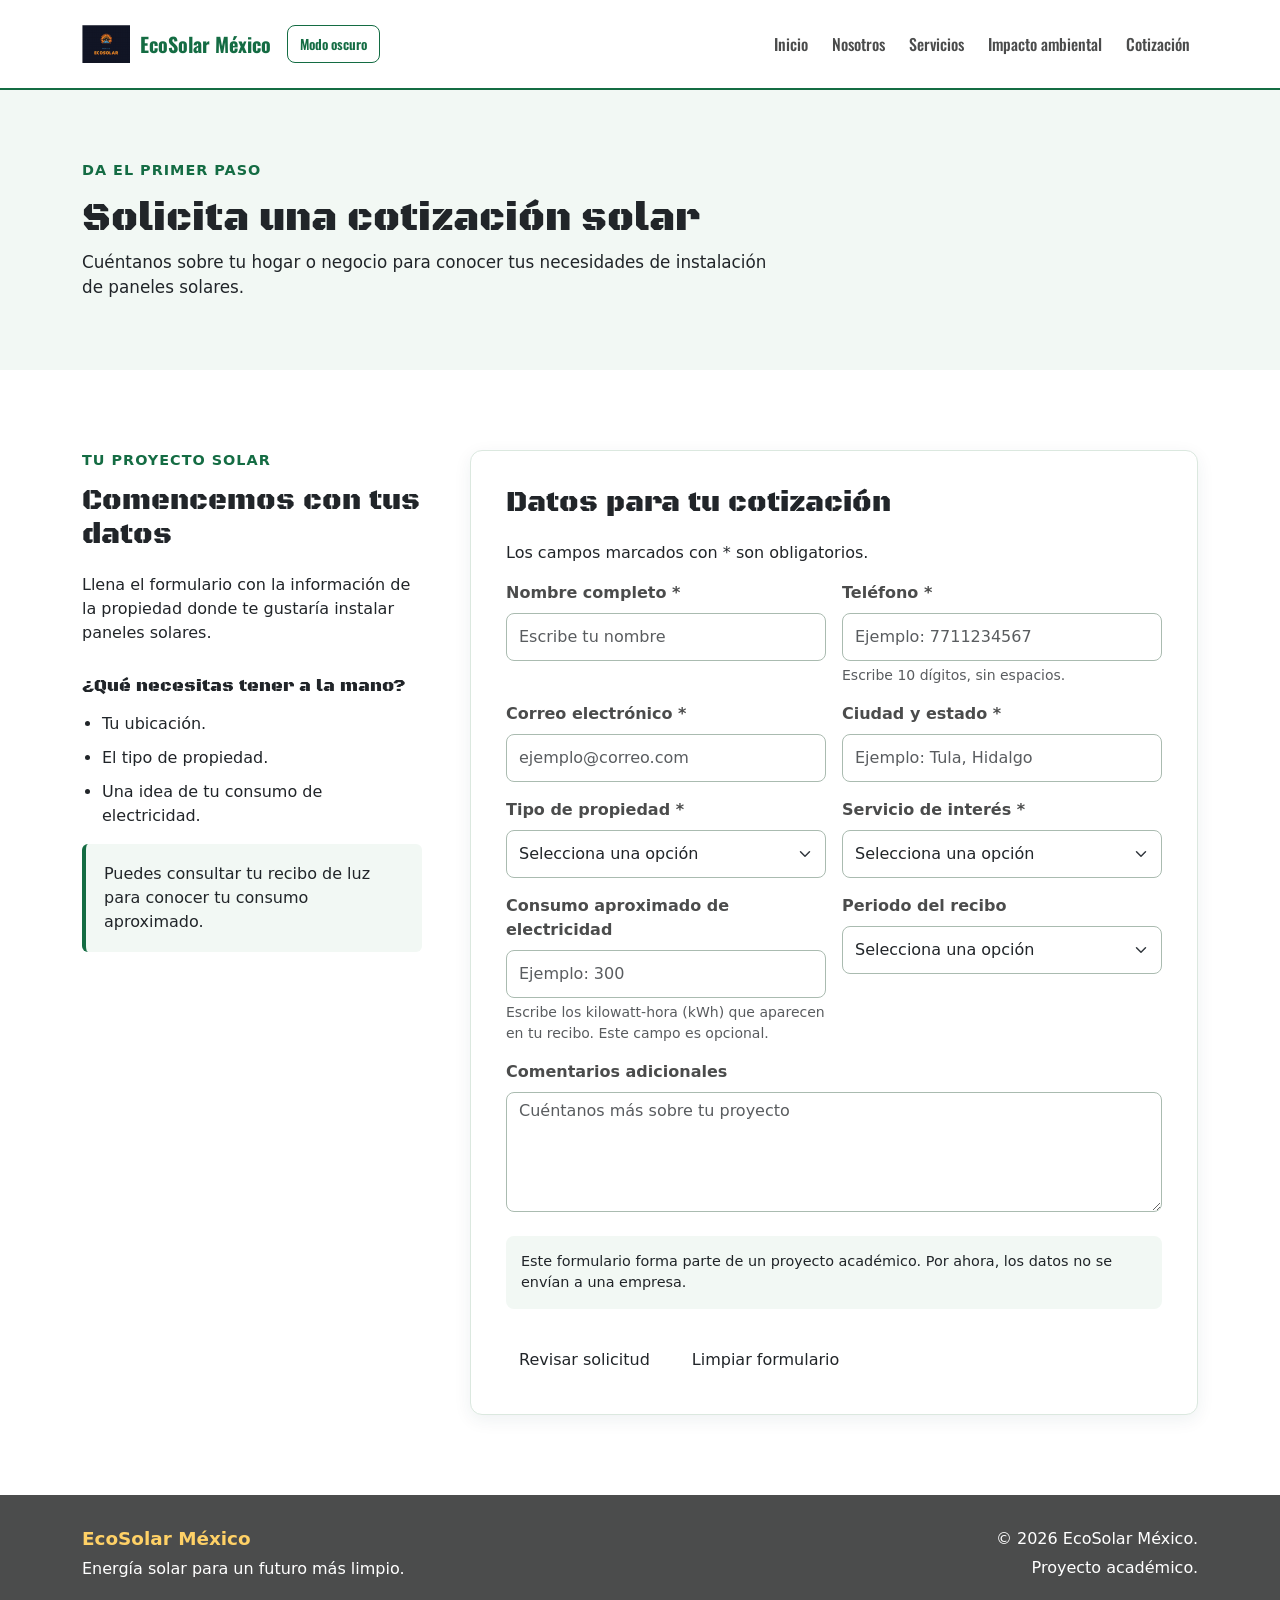
==== commit 1bf3a57d: "puse las imagenes de los iconos de las tarjetas en la carpeta img y las puse en las tarjetas de impa" ====
--- a/html/cotizacion.html
+++ b/html/cotizacion.html
@@ -11,6 +11,9 @@
     <link rel="preconnect" href="https://fonts.gstatic.com" crossorigin>
     <link href="https://fonts.googleapis.com/css2?family=Poppins:wght@400;500;600;700&display=swap" rel="stylesheet">
     <link href="https://cdn.jsdelivr.net/npm/bootstrap@5.3.3/dist/css/bootstrap.min.css" rel="stylesheet">
+    <link rel="preconnect" href="https://fonts.googleapis.com">
+    <link rel="preconnect" href="https://fonts.gstatic.com" crossorigin>
+    <link href="https://fonts.googleapis.com/css2?family=Black+Ops+One&family=Isometra&family=Oswald:wght@200..700&display=swap" rel="stylesheet">
 </head>
 <body>
     <header class="encabezado">
@@ -345,7 +348,7 @@
         <div class="row align-items-center">
 
             <div class="col-12 col-md-6 text-center text-md-start">
-                <p class="nombre-pie">☀ EcoSolar México</p>
+                <p class="nombre-pie">EcoSolar México</p>
                 <p>Energía solar para un futuro más limpio.</p>
             </div>
 
--- a/css/estilos.css
+++ b/css/estilos.css
@@ -923,3 +923,30 @@
         transform: none;
     }
 }
+
+.imagen-card {
+    display: block;
+    width: 100%;
+    height: 190px;
+    margin-bottom: 20px;
+    border-radius: 8px;
+    object-fit: cover;
+    transition:
+        transform 0.3s ease,
+        box-shadow 0.3s ease;
+}
+
+.imagen-card:hover {
+    transform: scale(1.03);
+    box-shadow: 0 8px 18px rgba(0, 0, 0, 0.2);
+}
+
+@media (prefers-reduced-motion: reduce) {
+    .imagen-card {
+        transition: none;
+    }
+
+    .imagen-card:hover {
+        transform: none;
+    }
+}
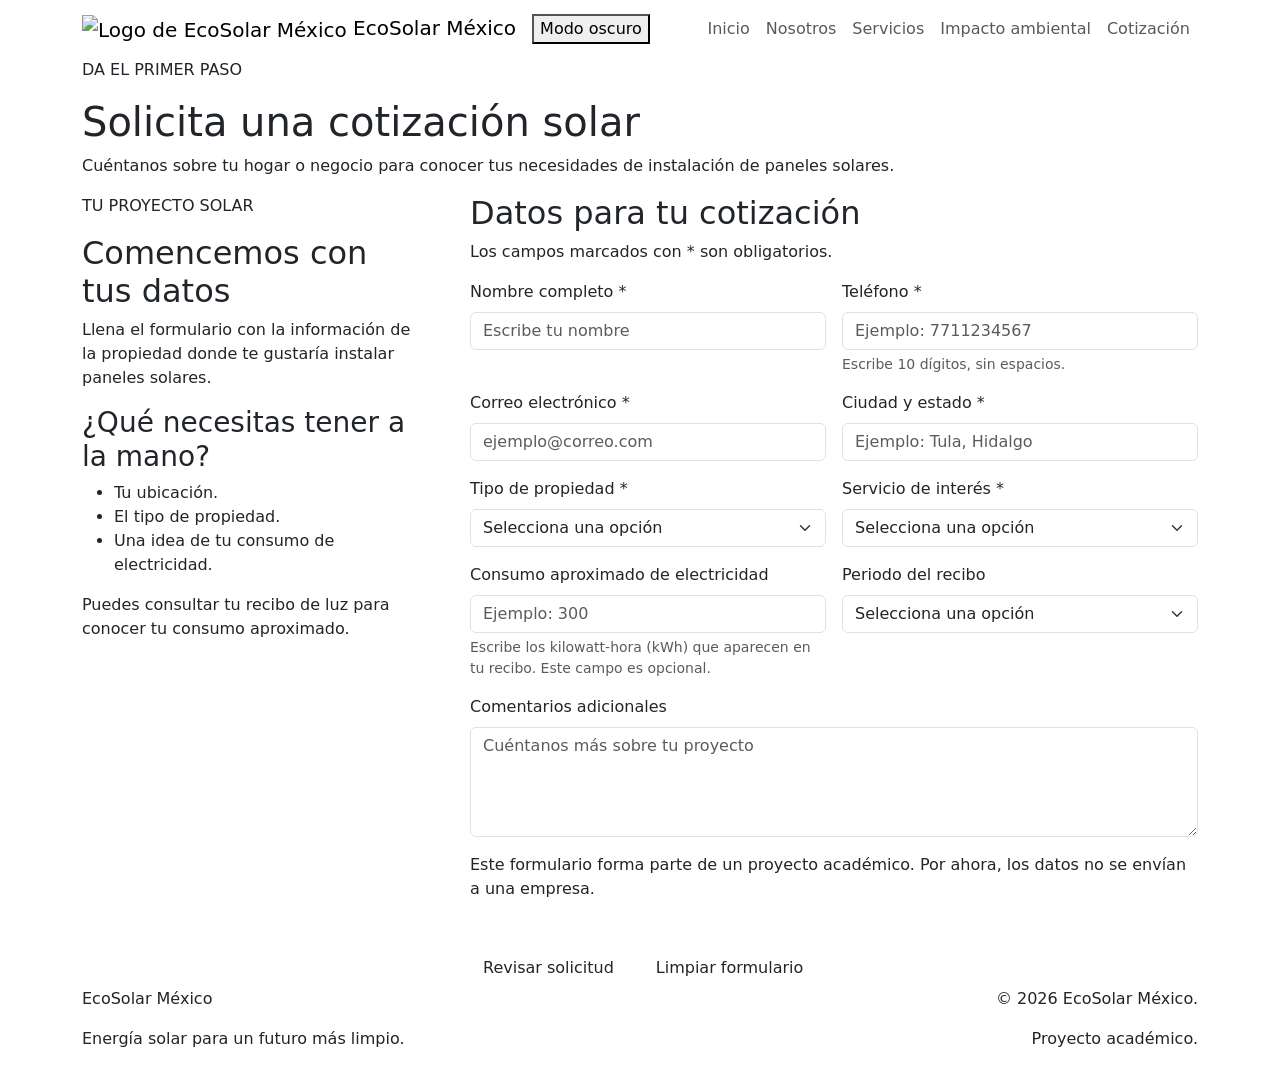
==== commit c7cc9ade: "pagina" ====
--- a/html/cotizacion.html
+++ b/html/cotizacion.html
@@ -6,7 +6,7 @@
     <meta name="author" content="Pavel Joel Angeles Mendoza">
     <meta name="description" content="EcoSolar México: paneles solares y cuidado del medio ambiente.">
     <title>Inicio | EcoSolar México</title>
-    <link rel="stylesheet" href="../css/estilos.css">
+    <link rel="stylesheet" href="css/estilos.css">
     <link rel="preconnect" href="https://fonts.googleapis.com">
     <link rel="preconnect" href="https://fonts.gstatic.com" crossorigin>
     <link href="https://fonts.googleapis.com/css2?family=Poppins:wght@400;500;600;700&display=swap" rel="stylesheet">
@@ -22,7 +22,7 @@
 
             <a class="navbar-brand marca" href="index.html">
              <img
-                src="../img/Captura de pantalla 2026-10-27 155059.png"
+                src="img/Captura de pantalla 2026-10-27 155059.png"
                 class="logo"
                 alt="Logo de EcoSolar México">
              <span>EcoSolar México</span>
@@ -359,7 +359,7 @@
 
         </div>
     </div>
-    <script src="../js/script.js" defer></script>
+    <script src="js/script.js" defer></script>
 
     <script src="https://cdn.jsdelivr.net/npm/bootstrap@5.3.3/dist/js/bootstrap.bundle.min.js"></script>
 </body>
